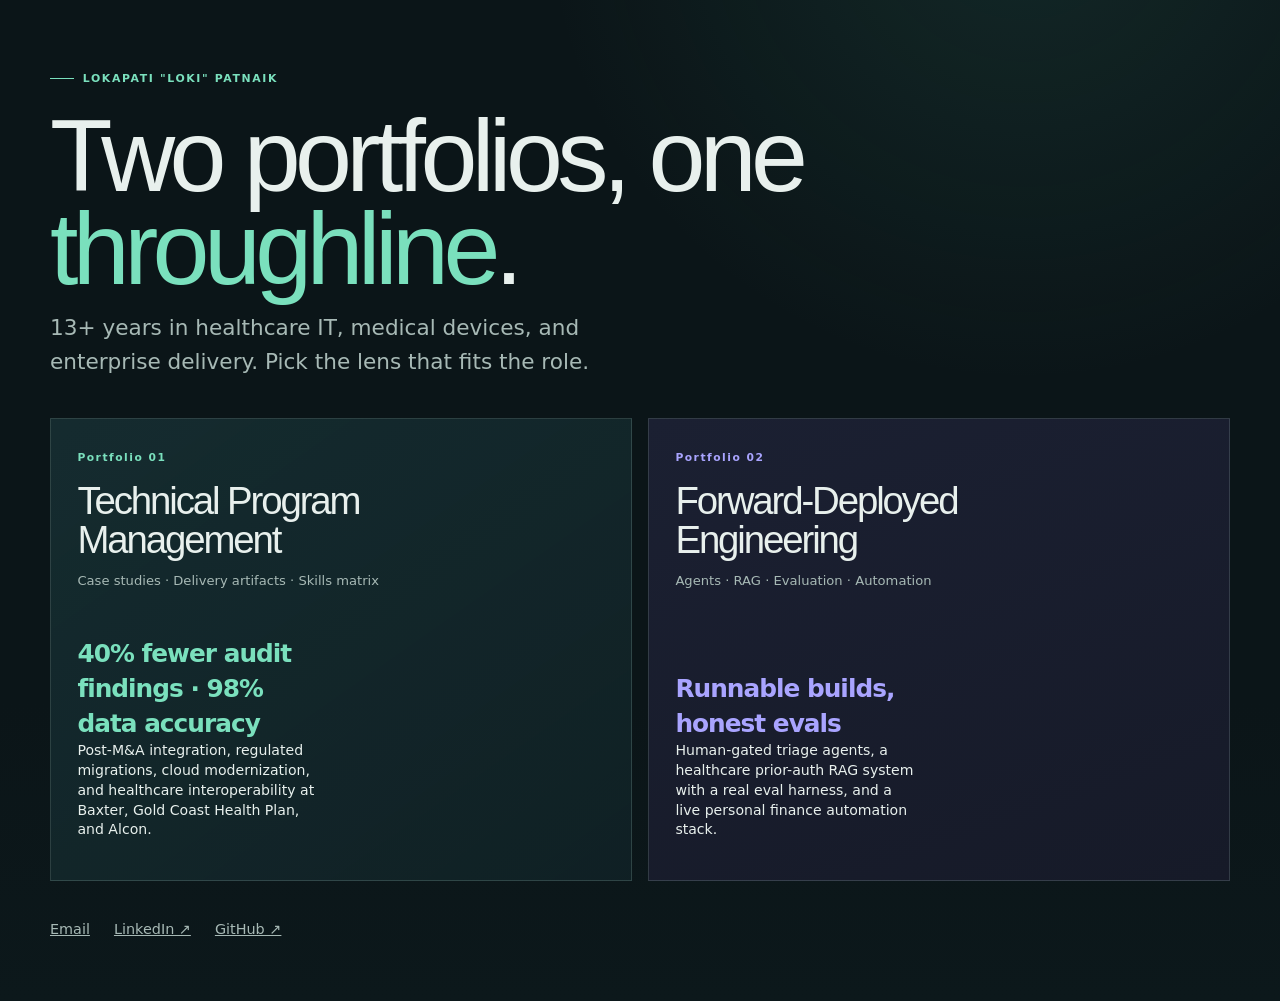
==== index.html @ 02c65d50 "Publish TPM and FDE portfolios as two separate sites Landing page at /, TPM portfolio at /tpm/, FDE " ====
<!doctype html>
<html lang="en">
  <head>
    <meta charset="UTF-8" />
    <meta name="viewport" content="width=device-width, initial-scale=1" />
    <meta name="theme-color" content="#0b1518" />
    <meta name="description" content="Portfolios of Lokapati Patnaik: technical program delivery and forward-deployed engineering." />
    <title>Loki Patnaik — Portfolios</title>
    <link rel="stylesheet" href="tpm/styles.css" />
    <style>
      .chooser { min-height: 100vh; display: flex; align-items: center; padding: 4rem 0; }
      .chooser h1 { margin-bottom: 1rem; }
      .chooser .work-grid { margin-top: 2.5rem; }
      .chooser .work-card.fde { background: linear-gradient(160deg, #1b2032, #161a28); }
      .chooser .work-card.fde .card-index, .chooser .work-card.fde strong { color: #a9a4ff; }
      .chooser-links { margin-top: 2.5rem; display: flex; gap: 1.5rem; flex-wrap: wrap; color: var(--ink-muted); font-size: 0.9rem; }
    </style>
  </head>
  <body>
    <main class="chooser">
      <div class="container">
        <span class="eyebrow">Lokapati "Loki" Patnaik</span>
        <h1>Two portfolios, one <em>throughline</em>.</h1>
        <p class="lede">13+ years in healthcare IT, medical devices, and enterprise delivery. Pick the lens that fits the role.</p>
        <div class="work-grid">
          <a class="work-card" href="tpm/">
            <div class="card-top">
              <span class="card-index">Portfolio 01</span>
              <h3>Technical Program Management</h3>
              <span class="card-company">Case studies · Delivery artifacts · Skills matrix</span>
            </div>
            <div class="card-bottom">
              <p class="card-result"><strong>40% fewer audit findings · 98% data accuracy</strong>Post-M&amp;A integration, regulated migrations, cloud modernization, and healthcare interoperability at Baxter, Gold Coast Health Plan, and Alcon.</p>
            </div>
          </a>
          <a class="work-card fde" href="fde/">
            <div class="card-top">
              <span class="card-index">Portfolio 02</span>
              <h3>Forward-Deployed Engineering</h3>
              <span class="card-company">Agents · RAG · Evaluation · Automation</span>
            </div>
            <div class="card-bottom">
              <p class="card-result"><strong>Runnable builds, honest evals</strong>Human-gated triage agents, a healthcare prior-auth RAG system with a real eval harness, and a live personal finance automation stack.</p>
            </div>
          </a>
        </div>
        <div class="chooser-links">
          <a href="mailto:blpatnaik31@gmail.com">Email</a>
          <a href="https://linkedin.com/in/lbhogela" target="_blank" rel="noreferrer">LinkedIn ↗</a>
          <a href="https://github.com/blpatnaik31" target="_blank" rel="noreferrer">GitHub ↗</a>
        </div>
      </div>
    </main>
  </body>
</html>
---- tpm/styles.css ----
:root {
  --ink: #e8f0ed;
  --ink-muted: #a7b9b5;
  --ink-faint: #6f8580;
  --surface: #0b1518;
  --surface-raised: #102125;
  --surface-card: #13292d;
  --surface-soft: #183337;
  --line: rgba(190, 222, 212, 0.16);
  --line-strong: rgba(190, 222, 212, 0.28);
  --accent: #7ae0bd;
  --accent-deep: #1e6f60;
  --accent-warm: #f2b978;
  --critical: #ef8b84;
  --max-width: 1180px;
  --display: "Arial Narrow", "Aptos Display", "Trebuchet MS", sans-serif;
  --body: Inter, ui-sans-serif, system-ui, -apple-system, BlinkMacSystemFont, "Segoe UI", sans-serif;
  color-scheme: dark;
  font-family: var(--body);
  color: var(--ink);
  background: var(--surface);
  font-synthesis: none;
  text-rendering: optimizeLegibility;
}

* { box-sizing: border-box; }
[hidden] { display: none !important; }

html { scroll-behavior: smooth; }

body {
  margin: 0;
  min-width: 320px;
  background:
    radial-gradient(circle at 80% -10%, rgba(53, 127, 107, 0.18), transparent 30rem),
    linear-gradient(180deg, #0b1518 0%, #0b1518 70%, #0c181b 100%);
}

body::before {
  content: "";
  position: fixed;
  z-index: -1;
  inset: 0;
  opacity: 0.16;
  pointer-events: none;
  background-image: linear-gradient(rgba(190, 222, 212, 0.04) 1px, transparent 1px),
    linear-gradient(90deg, rgba(190, 222, 212, 0.04) 1px, transparent 1px);
  background-size: 48px 48px;
  mask-image: linear-gradient(to bottom, black, transparent 80%);
}

a { color: inherit; }

button, a { -webkit-tap-highlight-color: transparent; }

.site-shell { overflow: hidden; }

.site-header {
  width: min(calc(100% - 3rem), var(--max-width));
  min-height: 86px;
  margin: 0 auto;
  display: flex;
  align-items: center;
  justify-content: space-between;
  gap: 2rem;
  border-bottom: 1px solid var(--line);
}

.wordmark {
  display: inline-flex;
  align-items: center;
  gap: 0.75rem;
  text-decoration: none;
}

.wordmark strong,
.wordmark small { display: block; }

.wordmark strong {
  font-family: var(--display);
  font-size: 0.95rem;
  letter-spacing: -0.02em;
}

.wordmark small {
  margin-top: 0.18rem;
  color: var(--ink-faint);
  font-size: 0.65rem;
  letter-spacing: 0.13em;
  text-transform: uppercase;
}

.wordmark-mark {
  width: 2.25rem;
  height: 2.25rem;
  display: grid;
  place-items: center;
  border: 1px solid rgba(122, 224, 189, 0.6);
  border-radius: 50%;
  color: var(--accent);
  font-size: 0.72rem;
  font-weight: 700;
  letter-spacing: 0.05em;
}

.site-nav {
  display: flex;
  align-items: center;
  gap: 1.75rem;
  color: var(--ink-muted);
  font-size: 0.78rem;
  font-weight: 600;
}

.site-nav a:not(.nav-cta) {
  padding: 0.85rem 0;
  text-decoration: none;
  transition: color 180ms ease;
}

.site-nav a:not(.nav-cta):hover,
.site-nav a[aria-current="page"] { color: var(--accent); }

.nav-cta {
  padding: 0.65rem 0.9rem;
  border: 1px solid var(--line-strong);
  border-radius: 999px;
  color: var(--ink);
  text-decoration: none;
  transition: background 180ms ease, border-color 180ms ease;
}

.nav-cta:hover { border-color: var(--accent); background: rgba(122, 224, 189, 0.1); }

.menu-toggle { display: none; }

main { min-height: 70vh; }

.container {
  width: min(calc(100% - 3rem), var(--max-width));
  margin: 0 auto;
}

.hero {
  padding: 8.5rem 0 7rem;
  position: relative;
}

.hero-grid {
  display: grid;
  grid-template-columns: minmax(0, 1.18fr) minmax(300px, 0.82fr);
  align-items: end;
  gap: 5rem;
}

.eyebrow {
  display: inline-flex;
  align-items: center;
  gap: 0.55rem;
  color: var(--accent);
  font-size: 0.68rem;
  font-weight: 700;
  letter-spacing: 0.15em;
  text-transform: uppercase;
}

.eyebrow::before {
  content: "";
  width: 1.5rem;
  height: 1px;
  background: var(--accent);
}

h1, h2, h3, p { margin-top: 0; }

h1, h2, h3 {
  font-family: var(--display);
  font-weight: 500;
  letter-spacing: -0.055em;
}

h1 {
  max-width: 760px;
  margin: 1.5rem 0 1.75rem;
  font-size: clamp(3.6rem, 8vw, 7.3rem);
  line-height: 0.91;
}

h1 em {
  color: var(--accent);
  font-style: normal;
}

.lede {
  max-width: 600px;
  color: var(--ink-muted);
  font-size: clamp(1.05rem, 1.8vw, 1.35rem);
  line-height: 1.55;
}

.hero-actions, .button-row {
  display: flex;
  flex-wrap: wrap;
  align-items: center;
  gap: 0.85rem;
  margin-top: 2.25rem;
}

.button {
  display: inline-flex;
  align-items: center;
  gap: 0.65rem;
  padding: 0.8rem 1.05rem;
  border: 1px solid var(--line-strong);
  border-radius: 999px;
  color: var(--ink);
  font-size: 0.78rem;
  font-weight: 700;
  text-decoration: none;
  transition: transform 180ms ease, background 180ms ease, border-color 180ms ease;
}

.button:hover { transform: translateY(-2px); border-color: var(--accent); }
.button-primary { border-color: var(--accent); color: #071412; background: var(--accent); }
.button-primary:hover { background: #9aefd0; }
.button-quiet { border-color: transparent; color: var(--ink-muted); }

.hero-aside {
  padding: 1.25rem 0 0 2rem;
  border-left: 1px solid var(--line);
}

.hero-aside p { color: var(--ink-muted); line-height: 1.6; }

.signature-line {
  display: block;
  width: 100%;
  height: 1px;
  margin: 2.3rem 0 1.2rem;
  background: linear-gradient(90deg, var(--accent), transparent);
}

.signature-label {
  color: var(--ink-faint);
  font-size: 0.67rem;
  letter-spacing: 0.12em;
  text-transform: uppercase;
}

.section { padding: 6.5rem 0; }
.section + .section { border-top: 1px solid var(--line); }

.section-heading {
  display: flex;
  align-items: end;
  justify-content: space-between;
  gap: 2rem;
  margin-bottom: 2.5rem;
}

.section-heading h2 {
  max-width: 610px;
  margin: 0.7rem 0 0;
  font-size: clamp(2.2rem, 4vw, 4rem);
  line-height: 0.98;
}

.section-heading > p {
  max-width: 350px;
  margin: 0;
  color: var(--ink-muted);
  line-height: 1.55;
}

.metrics-grid {
  display: grid;
  grid-template-columns: repeat(4, 1fr);
  gap: 1px;
  border: 1px solid var(--line);
  background: var(--line);
}

.metric {
  min-height: 150px;
  padding: 1.4rem;
  background: var(--surface);
}

.metric-value {
  display: block;
  color: var(--accent);
  font-family: var(--display);
  font-size: clamp(2rem, 3.4vw, 3.4rem);
  letter-spacing: -0.07em;
}

.metric-label {
  display: block;
  max-width: 150px;
  margin-top: 0.65rem;
  color: var(--ink-muted);
  font-size: 0.78rem;
  line-height: 1.35;
}

.work-grid { display: grid; grid-template-columns: repeat(2, 1fr); gap: 1rem; }

.work-card {
  position: relative;
  min-height: 370px;
  padding: 1.65rem;
  display: flex;
  flex-direction: column;
  justify-content: space-between;
  border: 1px solid var(--line);
  background: linear-gradient(145deg, rgba(24, 51, 55, 0.75), rgba(16, 33, 37, 0.9));
  text-decoration: none;
  transition: transform 220ms ease, border-color 220ms ease, background 220ms ease;
}

.work-card::after {
  content: "↗";
  position: absolute;
  top: 1.4rem;
  right: 1.5rem;
  color: var(--accent);
  font-size: 1.4rem;
  opacity: 0;
  transform: translate(-5px, 5px);
  transition: opacity 220ms ease, transform 220ms ease;
}

.work-card:hover { transform: translateY(-4px); border-color: rgba(122, 224, 189, 0.7); background: var(--surface-soft); }
.work-card:hover::after { opacity: 1; transform: translate(0, 0); }

.card-index {
  color: var(--accent);
  font-size: 0.67rem;
  font-weight: 700;
  letter-spacing: 0.14em;
}

.card-top h3 {
  max-width: 450px;
  margin: 1.1rem 0 0.7rem;
  font-size: clamp(1.7rem, 3vw, 2.8rem);
  line-height: 1;
}

.card-company { color: var(--ink-muted); font-size: 0.82rem; }

.card-bottom {
  display: flex;
  align-items: end;
  justify-content: space-between;
  gap: 1rem;
  padding-top: 3rem;
}

.card-result {
  max-width: 240px;
  color: var(--ink);
  font-size: 0.88rem;
  line-height: 1.4;
}

.card-result strong { display: block; color: var(--accent); font-size: 1.55rem; letter-spacing: -0.04em; }
.card-tags, .tag-list { display: flex; flex-wrap: wrap; gap: 0.4rem; }
.tag { padding: 0.35rem 0.55rem; border: 1px solid var(--line); border-radius: 999px; color: var(--ink-faint); font-size: 0.65rem; }

.process-grid {
  display: grid;
  grid-template-columns: repeat(5, 1fr);
  gap: 0;
  border-top: 1px solid var(--line);
  border-bottom: 1px solid var(--line);
}

.process-step { min-height: 205px; padding: 1.35rem 1rem 1.35rem 0; border-right: 1px solid var(--line); }
.process-step:not(:first-child) { padding-left: 1rem; }
.process-step:last-child { border-right: 0; }
.process-number { color: var(--accent); font-size: 0.7rem; font-weight: 700; }
.process-step h3 { margin: 2.8rem 0 0.7rem; font-size: 1.25rem; letter-spacing: -0.03em; }
.process-step p { margin: 0; color: var(--ink-muted); font-size: 0.79rem; line-height: 1.45; }

.artifact-grid { display: grid; grid-template-columns: repeat(4, 1fr); gap: 1rem; }

.artifact-card {
  min-height: 250px;
  padding: 1.35rem;
  border: 1px solid var(--line);
  background: rgba(19, 41, 45, 0.6);
  text-decoration: none;
  transition: border-color 180ms ease, transform 180ms ease;
}

.artifact-card:hover { border-color: var(--accent); transform: translateY(-3px); }
.artifact-icon { color: var(--accent); font-size: 1.8rem; }
.artifact-card h3 { margin: 2.1rem 0 0.6rem; font-size: 1.2rem; letter-spacing: -0.03em; }
.artifact-card p { margin: 0; color: var(--ink-muted); font-size: 0.8rem; line-height: 1.5; }

.page-hero { padding: 6.2rem 0 4.2rem; border-bottom: 1px solid var(--line); }
.page-hero h1 { max-width: 830px; margin-bottom: 1rem; font-size: clamp(3rem, 7vw, 6.3rem); }
.page-hero .lede { max-width: 680px; }

.filter-row { display: flex; flex-wrap: wrap; gap: 0.5rem; margin-bottom: 2rem; }
.filter-button { padding: 0.55rem 0.8rem; border: 1px solid var(--line); border-radius: 999px; color: var(--ink-muted); background: transparent; cursor: pointer; font: inherit; font-size: 0.72rem; }
.filter-button:hover, .filter-button[aria-pressed="true"] { border-color: var(--accent); color: var(--accent); background: rgba(122, 224, 189, 0.08); }

.detail-hero { padding: 5.6rem 0 3.5rem; border-bottom: 1px solid var(--line); }
.detail-hero h1 { max-width: 920px; margin: 1rem 0 1.2rem; font-size: clamp(3.1rem, 7vw, 6.7rem); }
.detail-meta { display: flex; flex-wrap: wrap; gap: 1.5rem 3rem; margin-top: 2.3rem; }
.meta-item small { display: block; margin-bottom: 0.3rem; color: var(--ink-faint); font-size: 0.62rem; letter-spacing: 0.13em; text-transform: uppercase; }
.meta-item span { color: var(--ink); font-size: 0.85rem; }

.detail-layout { display: grid; grid-template-columns: minmax(0, 1fr) 280px; gap: 5rem; padding: 4.5rem 0 6rem; }
.detail-content { max-width: 730px; }
.detail-section { padding: 0 0 3.4rem; margin-bottom: 3.4rem; border-bottom: 1px solid var(--line); }
.detail-section:last-child { margin-bottom: 0; border-bottom: 0; }
.detail-section h2 { margin-bottom: 1.1rem; font-size: 2rem; }
.detail-section p, .detail-section li { color: var(--ink-muted); line-height: 1.72; }
.detail-section ul { padding-left: 1.2rem; }
.detail-section li + li { margin-top: 0.75rem; }
.detail-sidebar { align-self: start; position: sticky; top: 2rem; }
.side-label { margin-bottom: 0.8rem; color: var(--ink-faint); font-size: 0.64rem; font-weight: 700; letter-spacing: 0.13em; text-transform: uppercase; }
.side-list { display: grid; gap: 0.7rem; margin-bottom: 2.5rem; }
.side-list a { color: var(--ink-muted); font-size: 0.8rem; text-decoration: none; }
.side-list a:hover { color: var(--accent); }

.outcomes-grid { display: grid; grid-template-columns: repeat(2, 1fr); gap: 0.65rem; margin-top: 1.5rem; }
.outcome-card { padding: 1rem; border-left: 2px solid var(--accent); background: var(--surface-raised); }
.outcome-value { display: block; color: var(--accent); font-family: var(--display); font-size: 1.8rem; letter-spacing: -0.06em; }
.outcome-label { display: block; margin-top: 0.35rem; color: var(--ink-muted); font-size: 0.75rem; line-height: 1.35; }
.scope-note { padding: 1.1rem 1.2rem; border: 1px solid rgba(242, 185, 120, 0.45); background: rgba(242, 185, 120, 0.06); color: var(--ink-muted); font-size: 0.82rem; line-height: 1.55; }
.scope-note strong { color: var(--accent-warm); }

.visual-panel { margin: 2rem 0 0; padding: 1.2rem; border: 1px solid var(--line); background: rgba(7, 20, 22, 0.6); }
.visual-panel figcaption { margin-top: 1rem; color: var(--ink-faint); font-size: 0.68rem; line-height: 1.4; }
.flow { display: flex; flex-wrap: wrap; align-items: center; gap: 0.45rem; }
.flow-node { padding: 0.7rem 0.65rem; border: 1px solid var(--line-strong); color: var(--ink); font-size: 0.67rem; text-align: center; }
.flow-node.accent { border-color: var(--accent-deep); color: var(--accent); background: rgba(30, 111, 96, 0.25); }
.flow-arrow { color: var(--ink-faint); }
.route-grid { display: grid; grid-template-columns: repeat(3, 1fr); gap: 0.45rem; margin-top: 1rem; }
.route-cell { padding: 0.7rem 0.45rem; border: 1px solid var(--line); color: var(--ink-muted); font-size: 0.64rem; text-align: center; }
.route-cell strong { display: block; margin-bottom: 0.25rem; color: var(--accent); font-size: 0.86rem; }
.timeline { display: grid; gap: 0.6rem; }
.timeline-row { display: grid; grid-template-columns: 90px 1fr; align-items: center; gap: 0.8rem; }
.timeline-row span { color: var(--ink-faint); font-size: 0.65rem; text-transform: uppercase; }
.timeline-bar { height: 9px; border-radius: 999px; background: var(--accent-deep); }
.timeline-bar.wide { background: linear-gradient(90deg, var(--accent), var(--accent-deep)); }
.timeline-bar.warm { background: var(--accent-warm); }

.about-grid { display: grid; grid-template-columns: 1fr 1.3fr; gap: 5rem; }
.about-grid h2 { margin: 0 0 1rem; font-size: 2.4rem; }
.about-grid p { color: var(--ink-muted); line-height: 1.7; }
.credential-list { display: flex; flex-wrap: wrap; gap: 0.55rem; margin-top: 1.7rem; }
.credential { padding: 0.6rem 0.7rem; border: 1px solid var(--line); color: var(--accent); font-size: 0.72rem; }
.skills-table-wrap { overflow-x: auto; border: 1px solid var(--line); }
.skills-table { width: 100%; min-width: 680px; border-collapse: collapse; font-size: 0.72rem; }
.skills-table th, .skills-table td { padding: 0.8rem; border-bottom: 1px solid var(--line); text-align: left; }
.skills-table th { color: var(--ink-faint); font-size: 0.62rem; font-weight: 700; letter-spacing: 0.08em; text-transform: uppercase; }
.skills-table td { color: var(--ink-muted); }
.skills-table td:first-child { color: var(--ink); font-weight: 600; }
.skill-dots { color: var(--accent); letter-spacing: 0.12em; white-space: nowrap; }

.not-found { padding: 8rem 0; text-align: center; }
.not-found h1 { margin-inline: auto; font-size: 4rem; }

.site-footer {
  width: min(calc(100% - 3rem), var(--max-width));
  margin: 0 auto;
  padding: 2.3rem 0 2rem;
  display: grid;
  grid-template-columns: 1fr auto auto;
  align-items: end;
  gap: 2rem;
  border-top: 1px solid var(--line);
}
.footer-note { margin: 1rem 0 0; color: var(--ink-faint); font-size: 0.75rem; }
.footer-links { display: flex; gap: 1rem; color: var(--ink-muted); font-size: 0.73rem; }
.footer-links a { text-decoration: none; }
.footer-links a:hover { color: var(--accent); }
.footer-legal { margin: 0; color: var(--ink-faint); font-size: 0.68rem; }

.sr-only { position: absolute; width: 1px; height: 1px; padding: 0; margin: -1px; overflow: hidden; clip: rect(0, 0, 0, 0); white-space: nowrap; border: 0; }
.skip-link { position: absolute; z-index: 10; top: 0; left: 1rem; padding: 0.7rem 1rem; color: #071412; background: var(--accent); transform: translateY(-120%); }
.skip-link:focus { transform: translateY(0); }
:focus-visible { outline: 2px solid var(--accent); outline-offset: 4px; }

@media (max-width: 850px) {
  .hero-grid, .about-grid, .detail-layout { grid-template-columns: 1fr; gap: 2.5rem; }
  .hero { padding: 6.5rem 0 5rem; }
  .hero-aside { padding: 1.4rem 0 0; border-top: 1px solid var(--line); border-left: 0; }
  .metrics-grid { grid-template-columns: repeat(2, 1fr); }
  .artifact-grid { grid-template-columns: repeat(2, 1fr); }
  .detail-sidebar { position: static; order: -1; }
  .side-list { display: flex; flex-wrap: wrap; gap: 0.8rem 1.2rem; }
  .site-footer { grid-template-columns: 1fr auto; }
  .footer-legal { grid-column: 1 / -1; }
}

@media (max-width: 620px) {
  .site-header, .container, .site-footer { width: min(calc(100% - 2rem), var(--max-width)); }
  .site-header { min-height: 72px; }
  .site-nav { display: none; position: absolute; z-index: 5; top: 72px; right: 1rem; left: 1rem; padding: 0.7rem; flex-direction: column; align-items: stretch; gap: 0.2rem; border: 1px solid var(--line-strong); background: var(--surface-raised); box-shadow: 0 1rem 3rem rgba(0, 0, 0, 0.3); }
  .site-nav.is-open { display: flex; }
  .site-nav a:not(.nav-cta) { padding: 0.75rem; }
  .nav-cta { text-align: center; }
  .menu-toggle { width: 2.6rem; height: 2.3rem; padding: 0.5rem; display: flex; flex-direction: column; justify-content: center; gap: 0.35rem; border: 1px solid var(--line); border-radius: 999px; color: var(--ink); background: transparent; }
  .menu-toggle span:not(.sr-only) { display: block; width: 100%; height: 1px; background: var(--ink); }
  h1 { font-size: clamp(3.1rem, 17vw, 5rem); }
  .hero { padding: 5rem 0 4.5rem; }
  .section { padding: 4.5rem 0; }
  .section-heading { display: block; }
  .section-heading > p { margin-top: 1.2rem; }
  .work-grid, .outcomes-grid { grid-template-columns: 1fr; }
  .work-card { min-height: 315px; }
  .process-grid { grid-template-columns: 1fr; }
  .process-step, .process-step:not(:first-child) { min-height: 0; padding: 1.2rem 0; border-right: 0; border-bottom: 1px solid var(--line); }
  .process-step h3 { margin-top: 1.3rem; }
  .process-step:last-child { border-bottom: 0; }
  .artifact-grid { grid-template-columns: 1fr; }
  .metrics-grid { grid-template-columns: 1fr 1fr; }
  .metric { min-height: 125px; padding: 1rem; }
  .metric-value { font-size: 2rem; }
  .detail-hero { padding: 4.5rem 0 3rem; }
  .detail-layout { padding: 3.5rem 0 4rem; }
  .route-grid { grid-template-columns: 1fr; }
  .site-footer { display: block; }
  .footer-links { margin: 1.4rem 0; }
}

@media (prefers-reduced-motion: reduce) {
  *, *::before, *::after { scroll-behavior: auto !important; transition-duration: 0.01ms !important; animation-duration: 0.01ms !important; }
}
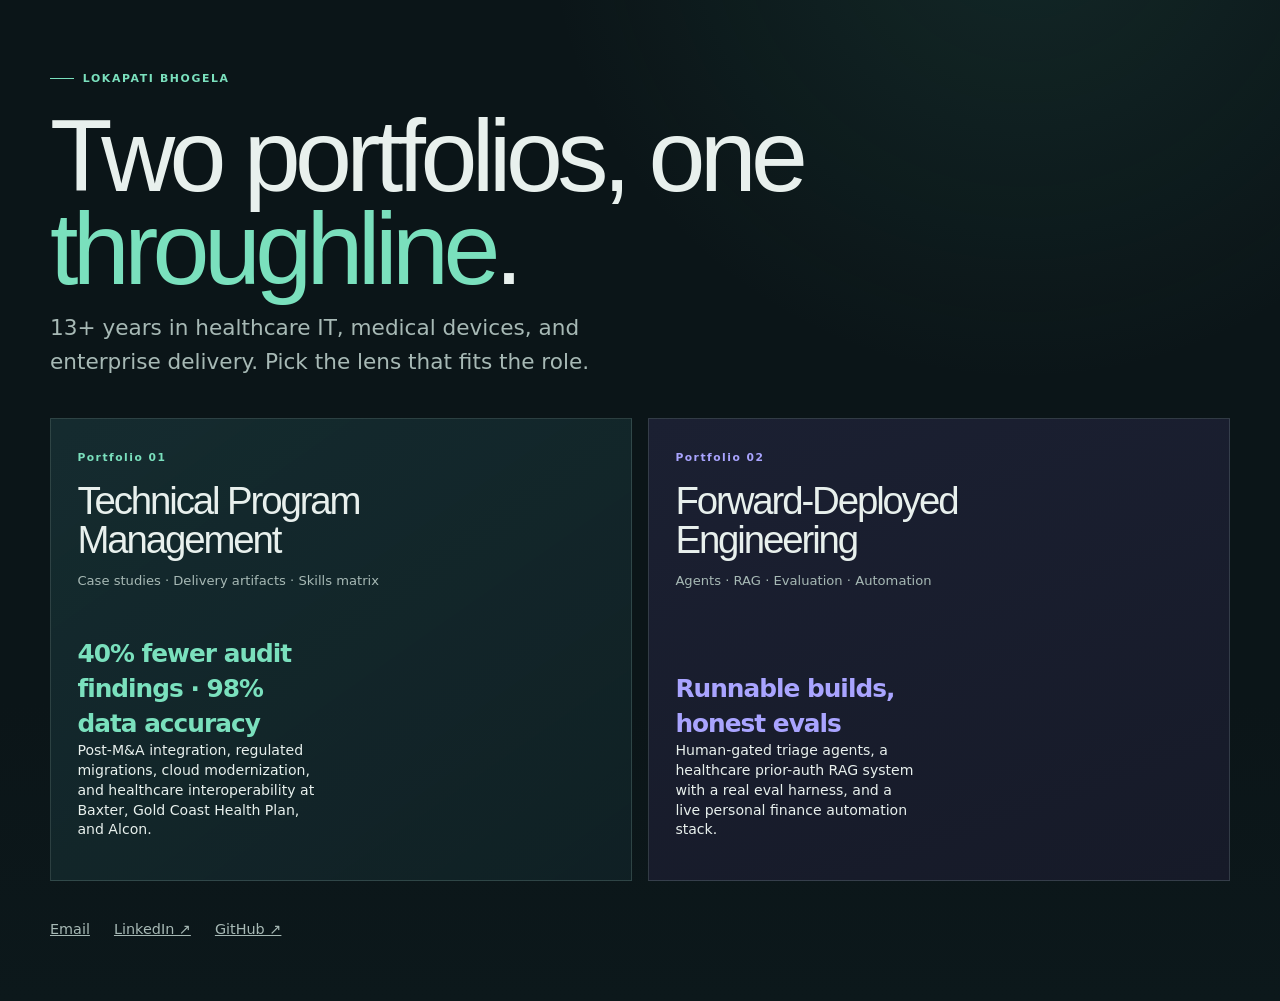
==== commit 15c7a220: "Use Lokapati Bhogela as the public name; describe client generically Co-Authored-By: Claude Opus 5.5" ====
--- a/index.html
+++ b/index.html
@@ -4,8 +4,8 @@
     <meta charset="UTF-8" />
     <meta name="viewport" content="width=device-width, initial-scale=1" />
     <meta name="theme-color" content="#0b1518" />
-    <meta name="description" content="Portfolios of Lokapati Patnaik: technical program delivery and forward-deployed engineering." />
-    <title>Loki Patnaik — Portfolios</title>
+    <meta name="description" content="Portfolios of Lokapati Bhogela: technical program delivery and forward-deployed engineering." />
+    <title>Lokapati Bhogela — Portfolios</title>
     <link rel="stylesheet" href="tpm/styles.css" />
     <style>
       .chooser { min-height: 100vh; display: flex; align-items: center; padding: 4rem 0; }
@@ -19,7 +19,7 @@
   <body>
     <main class="chooser">
       <div class="container">
-        <span class="eyebrow">Lokapati "Loki" Patnaik</span>
+        <span class="eyebrow">Lokapati Bhogela</span>
         <h1>Two portfolios, one <em>throughline</em>.</h1>
         <p class="lede">13+ years in healthcare IT, medical devices, and enterprise delivery. Pick the lens that fits the role.</p>
         <div class="work-grid">
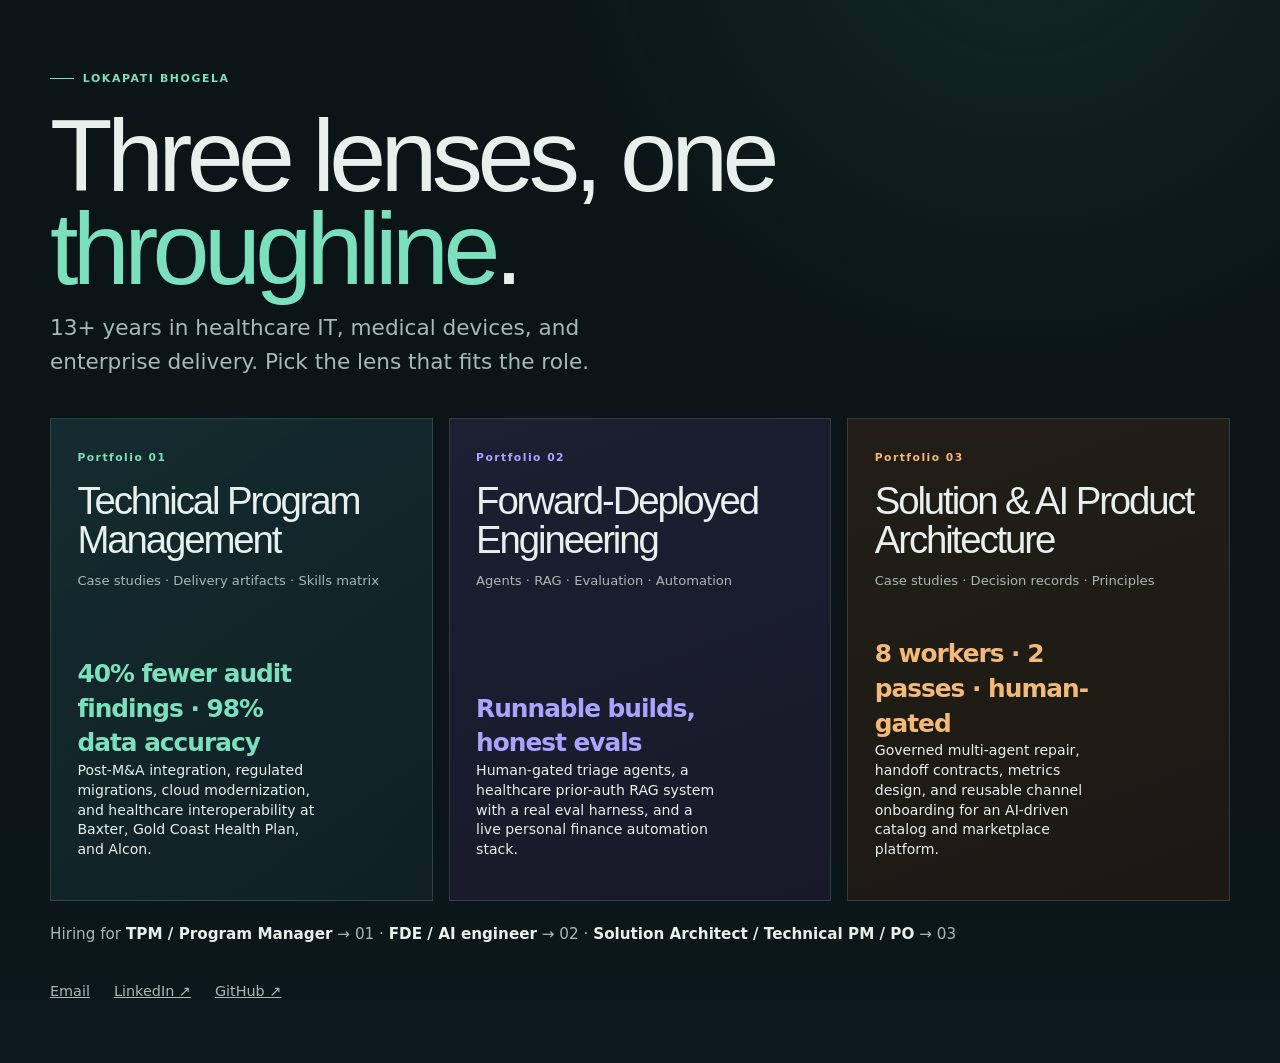
==== commit ac3ba32d: "Add architecture portfolio to sync workflow and hub page Sync copies arch-portfolio site/ to arch/; " ====
--- a/index.html
+++ b/index.html
@@ -4,7 +4,7 @@
     <meta charset="UTF-8" />
     <meta name="viewport" content="width=device-width, initial-scale=1" />
     <meta name="theme-color" content="#0b1518" />
-    <meta name="description" content="Portfolios of Lokapati Bhogela: technical program delivery and forward-deployed engineering." />
+    <meta name="description" content="Portfolios of Lokapati Bhogela: technical program delivery, forward-deployed engineering, and solution &amp; AI product architecture." />
     <title>Lokapati Bhogela — Portfolios</title>
     <link rel="stylesheet" href="tpm/styles.css" />
     <style>
@@ -13,6 +13,12 @@
       .chooser .work-grid { margin-top: 2.5rem; }
       .chooser .work-card.fde { background: linear-gradient(160deg, #1b2032, #161a28); }
       .chooser .work-card.fde .card-index, .chooser .work-card.fde strong { color: #a9a4ff; }
+      .chooser .work-card.arch { background: linear-gradient(160deg, #221e17, #1c1914); }
+      .chooser .work-card.arch .card-index, .chooser .work-card.arch strong { color: #f2b978; }
+      .chooser .work-grid { grid-template-columns: repeat(3, 1fr); }
+      .chooser-route { margin-top: 1.5rem; color: var(--ink-muted); font-size: 0.95rem; }
+      .chooser-route strong { color: var(--ink); }
+      @media (max-width: 960px) { .chooser .work-grid { grid-template-columns: 1fr; } }
       .chooser-links { margin-top: 2.5rem; display: flex; gap: 1.5rem; flex-wrap: wrap; color: var(--ink-muted); font-size: 0.9rem; }
     </style>
   </head>
@@ -20,7 +26,7 @@
     <main class="chooser">
       <div class="container">
         <span class="eyebrow">Lokapati Bhogela</span>
-        <h1>Two portfolios, one <em>throughline</em>.</h1>
+        <h1>Three lenses, one <em>throughline</em>.</h1>
         <p class="lede">13+ years in healthcare IT, medical devices, and enterprise delivery. Pick the lens that fits the role.</p>
         <div class="work-grid">
           <a class="work-card" href="tpm/">
@@ -43,7 +49,18 @@
               <p class="card-result"><strong>Runnable builds, honest evals</strong>Human-gated triage agents, a healthcare prior-auth RAG system with a real eval harness, and a live personal finance automation stack.</p>
             </div>
           </a>
+          <a class="work-card arch" href="arch/">
+            <div class="card-top">
+              <span class="card-index">Portfolio 03</span>
+              <h3>Solution &amp; AI Product Architecture</h3>
+              <span class="card-company">Case studies · Decision records · Principles</span>
+            </div>
+            <div class="card-bottom">
+              <p class="card-result"><strong>8 workers · 2 passes · human-gated</strong>Governed multi-agent repair, handoff contracts, metrics design, and reusable channel onboarding for an AI-driven catalog and marketplace platform.</p>
+            </div>
+          </a>
         </div>
+        <p class="chooser-route">Hiring for <strong>TPM / Program Manager</strong> → 01 · <strong>FDE / AI engineer</strong> → 02 · <strong>Solution Architect / Technical PM / PO</strong> → 03</p>
         <div class="chooser-links">
           <a href="mailto:blpatnaik31@gmail.com">Email</a>
           <a href="https://linkedin.com/in/lbhogela" target="_blank" rel="noreferrer">LinkedIn ↗</a>
